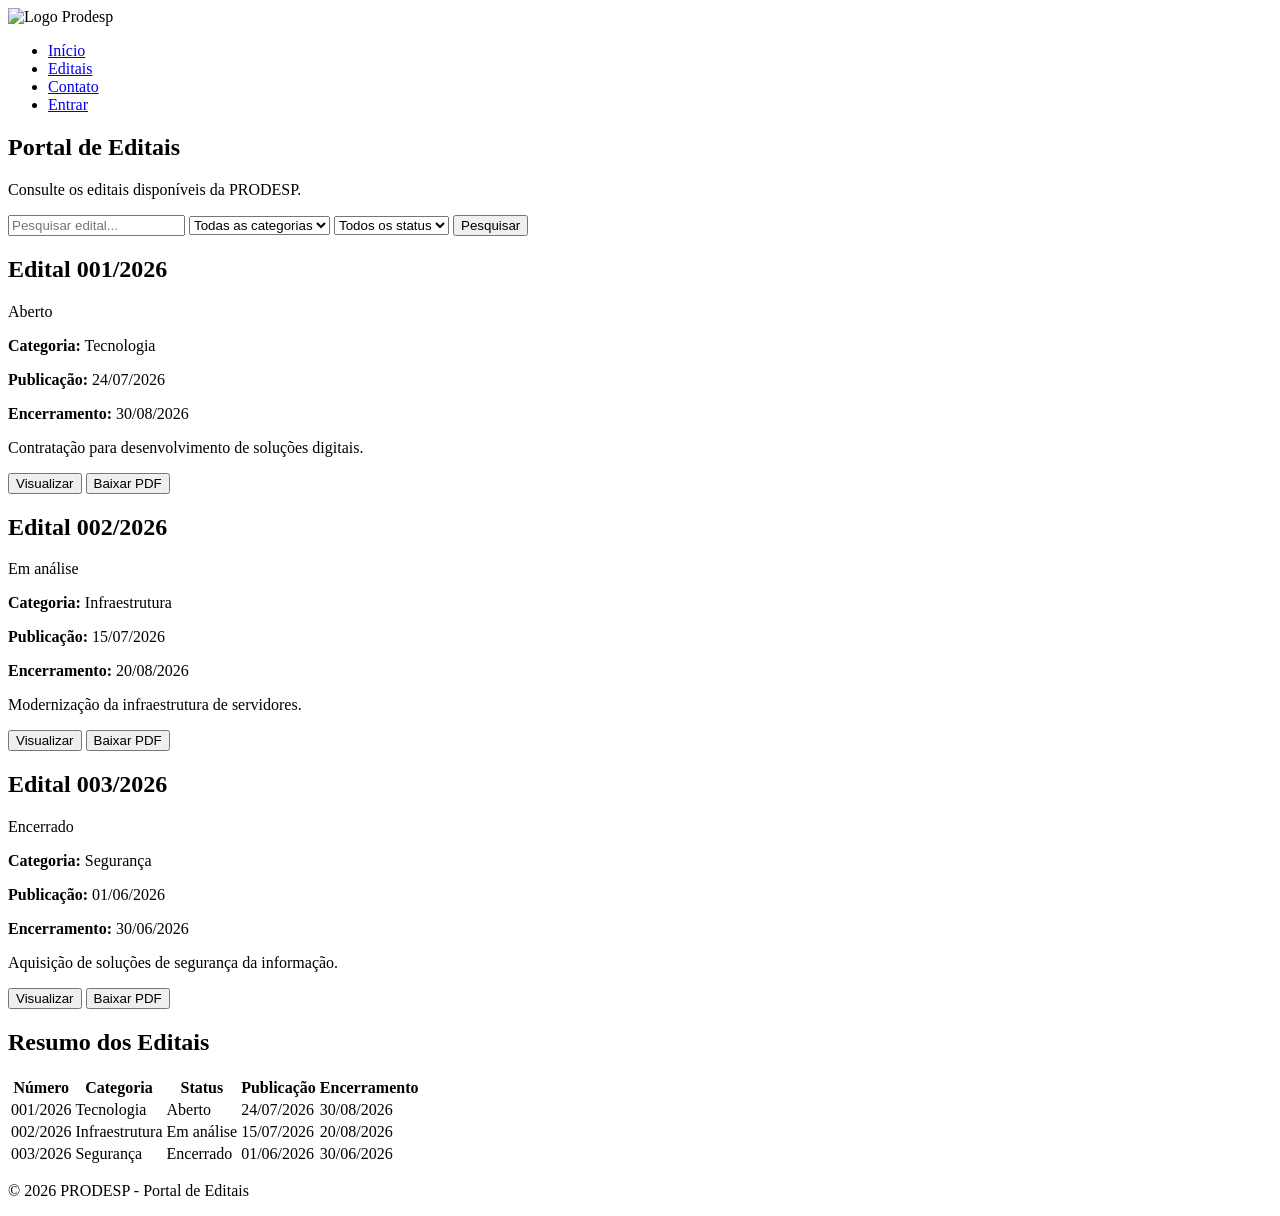
==== edital.html @ 02711810 "Criei edital.html" ====
<!DOCTYPE html>
<html lang="pt-BR">

<head>

<meta charset="UTF-8">

<meta name="viewport" content="width=device-width, initial-scale=1.0">

<title>Editais | PRODESP</title>

<link rel="stylesheet" href="css/style.css">

<link rel="stylesheet" href="css/edital.css">

<link rel="preconnect" href="https://fonts.googleapis.com">

<link href="https://fonts.googleapis.com/css2?family=Poppins:wght@300;400;500;600;700&display=swap" rel="stylesheet">

<script src="https://kit.fontawesome.com/4ad4d5d7d2.js" crossorigin="anonymous"></script>

</head>

<body>

<header>

<div class="logo">

<img src="img/logo-prodesp.png" alt="Logo Prodesp">

</div>

<nav>

<ul>

<li><a href="index.html">Início</a></li>

<li><a href="edital.html" class="ativo">Editais</a></li>

<li><a href="contato.html">Contato</a></li>

<li><a href="login.html">Entrar</a></li>

</ul>

</nav>

</header>

<section class="topo-edital">

<h1>Portal de Editais</h1>

<p>Consulte os editais disponíveis da PRODESP.</p>

</section>

<section class="filtros">

<input
type="text"
id="buscar"
placeholder="Pesquisar edital...">

<select id="categoria">

<option value="">Todas as categorias</option>

<option>Tecnologia</option>

<option>Infraestrutura</option>

<option>Segurança</option>

<option>Cloud</option>

</select>

<select id="status">

<option value="">Todos os status</option>

<option>Aberto</option>

<option>Encerrado</option>

<option>Em análise</option>

</select>

<button onclick="filtrarEditais()">

Pesquisar

</button>

</section>

<section class="lista-editais">

<div class="edital-card">

<div class="cabecalho">

<h2>Edital 001/2026</h2>

<span class="aberto">

Aberto

</span>

</div>

<p>

<strong>Categoria:</strong>

Tecnologia

</p>

<p>

<strong>Publicação:</strong>

24/07/2026

</p>

<p>

<strong>Encerramento:</strong>

30/08/2026

</p>

<p>

Contratação para desenvolvimento de soluções digitais.

</p>

<div class="acoes">

<button>

Visualizar

</button>

<button>

Baixar PDF

</button>

</div>

</div>

<div class="edital-card">

<div class="cabecalho">

<h2>Edital 002/2026</h2>

<span class="analise">

Em análise

</span>

</div>

<p>

<strong>Categoria:</strong>

Infraestrutura

</p>

<p>

<strong>Publicação:</strong>

15/07/2026

</p>

<p>

<strong>Encerramento:</strong>

20/08/2026

</p>

<p>

Modernização da infraestrutura de servidores.

</p>

<div class="acoes">

<button>

Visualizar

</button>

<button>

Baixar PDF

</button>

</div>

</div>

<div class="edital-card">

<div class="cabecalho">

<h2>Edital 003/2026</h2>

<span class="encerrado">

Encerrado

</span>

</div>

<p>

<strong>Categoria:</strong>

Segurança

</p>

<p>

<strong>Publicação:</strong>

01/06/2026

</p>

<p>

<strong>Encerramento:</strong>

30/06/2026

</p>

<p>

Aquisição de soluções de segurança da informação.

</p>

<div class="acoes">

<button>

Visualizar

</button>

<button>

Baixar PDF

</button>

</div>

</div>

</section>

<section class="tabela">

<h2>Resumo dos Editais</h2>

<table>

<thead>

<tr>

<th>Número</th>

<th>Categoria</th>

<th>Status</th>

<th>Publicação</th>

<th>Encerramento</th>

</tr>

</thead>

<tbody>

<tr>

<td>001/2026</td>

<td>Tecnologia</td>

<td>Aberto</td>

<td>24/07/2026</td>

<td>30/08/2026</td>

</tr>

<tr>

<td>002/2026</td>

<td>Infraestrutura</td>

<td>Em análise</td>

<td>15/07/2026</td>

<td>20/08/2026</td>

</tr>

<tr>

<td>003/2026</td>

<td>Segurança</td>

<td>Encerrado</td>

<td>01/06/2026</td>

<td>30/06/2026</td>

</tr>

</tbody>

</table>

</section>

<footer>

<p>

© 2026 PRODESP - Portal de Editais

</p>

</footer>

<script src="js/edital.js"></script>

</body>

</html>
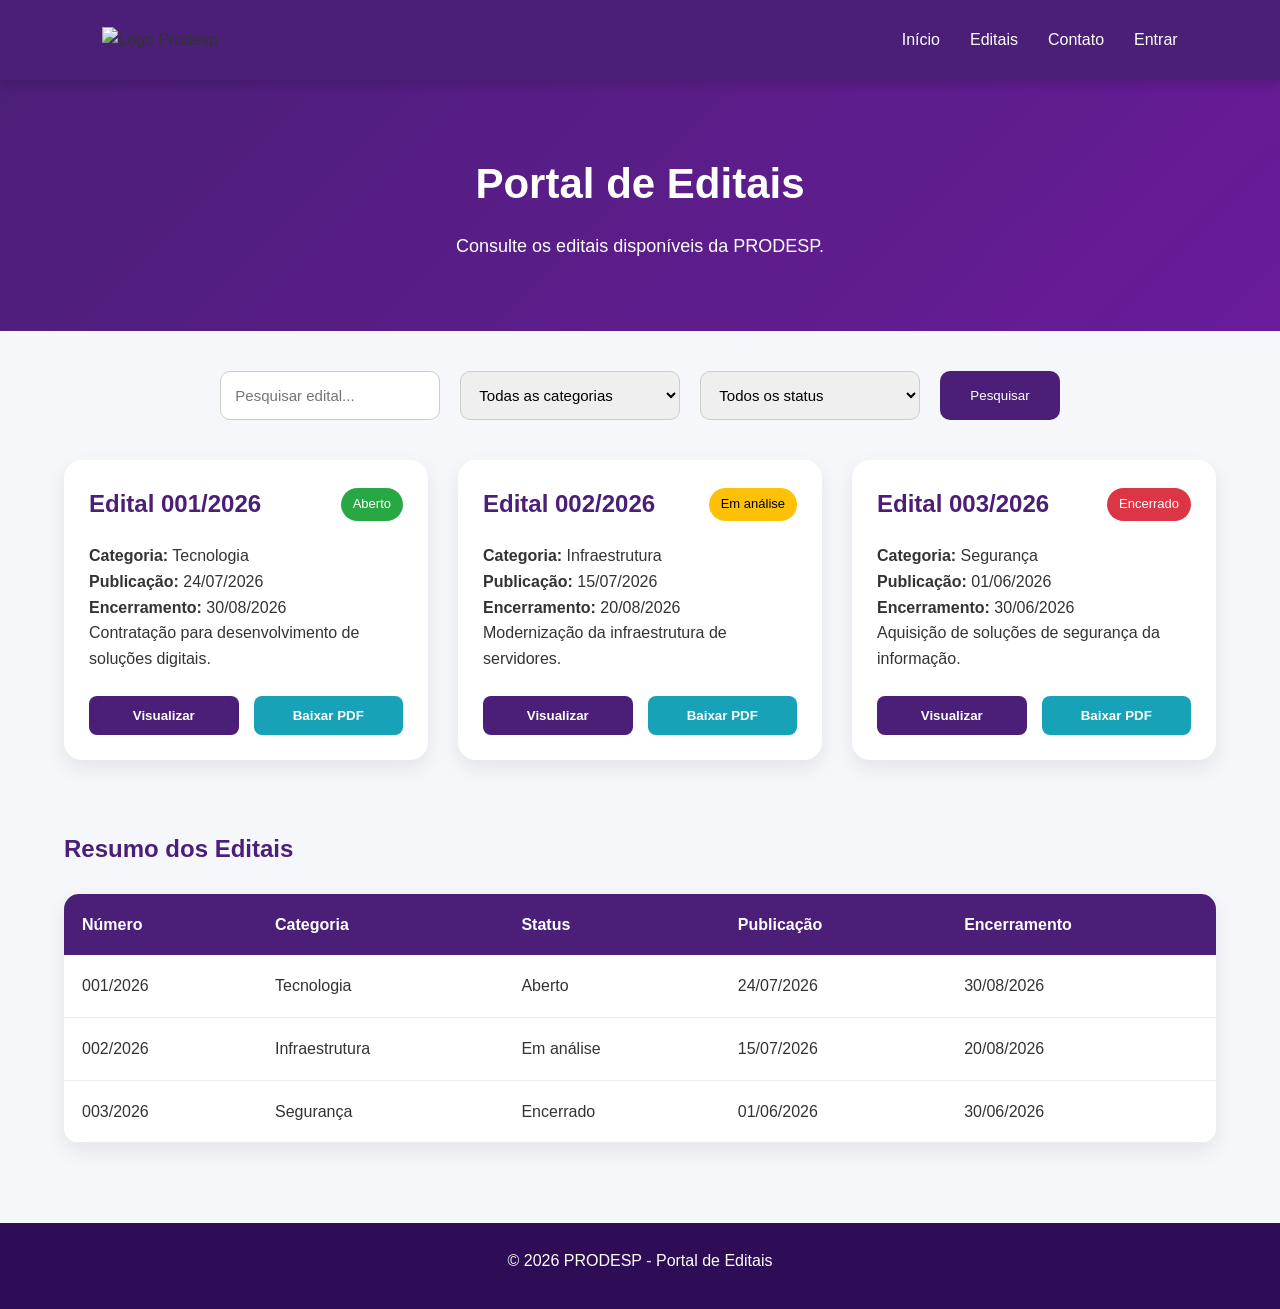
==== commit 38a187bb: "Atualizar o edital.html" ====
--- a/edital.html
+++ b/edital.html
@@ -9,9 +9,9 @@
 
 <title>Editais | PRODESP</title>
 
-<link rel="stylesheet" href="css/style.css">
-
-<link rel="stylesheet" href="css/edital.css">
+<link rel="stylesheet" href="style.css">
+
+<link rel="stylesheet" href="edital.css">
 
 <link rel="preconnect" href="https://fonts.googleapis.com">
 
--- a/style.css
+++ b/style.css
@@ -0,0 +1,838 @@
+/* ===========================
+   RESET
+=========================== */
+
+*{
+    margin:0;
+    padding:0;
+    box-sizing:border-box;
+}
+
+html{
+    scroll-behavior:smooth;
+}
+
+body{
+    font-family:'Poppins',sans-serif;
+    background:#f5f7fa;
+    color:#333;
+    line-height:1.6;
+}
+
+/* ===========================
+   CABEÇALHO
+=========================== */
+
+header{
+
+    position:fixed;
+
+    top:0;
+
+    left:0;
+
+    width:100%;
+
+    height:80px;
+
+    background:#4B1F78;
+
+    display:flex;
+
+    justify-content:space-between;
+
+    align-items:center;
+
+    padding:0 8%;
+
+    z-index:999;
+
+    box-shadow:0 4px 10px rgba(0,0,0,.15);
+
+}
+
+.logo img{
+
+    height:55px;
+
+}
+
+nav ul{
+
+    display:flex;
+
+    list-style:none;
+
+    gap:30px;
+
+}
+
+nav ul li a{
+
+    color:white;
+
+    text-decoration:none;
+
+    font-size:16px;
+
+    font-weight:500;
+
+    transition:.3s;
+
+}
+
+nav ul li a:hover{
+
+    color:#FFD54F;
+
+}
+
+.btn-login{
+
+    background:#FFD54F;
+
+    color:#4B1F78;
+
+    padding:10px 22px;
+
+    border-radius:30px;
+
+    text-decoration:none;
+
+    font-weight:600;
+
+    transition:.3s;
+
+}
+
+.btn-login:hover{
+
+    background:white;
+
+}
+
+/* ===========================
+   BANNER
+=========================== */
+
+.banner{
+
+    margin-top:80px;
+
+    height:520px;
+
+    background:linear-gradient(rgba(75,31,120,.75),
+    rgba(75,31,120,.75)),
+    url("../img/banner.jpg");
+
+    background-size:cover;
+
+    background-position:center;
+
+    display:flex;
+
+    align-items:center;
+
+    justify-content:center;
+
+    text-align:center;
+
+    color:white;
+
+}
+
+.banner-texto{
+
+    max-width:700px;
+
+}
+
+.banner h1{
+
+    font-size:52px;
+
+    margin-bottom:20px;
+
+}
+
+.banner p{
+
+    font-size:20px;
+
+    margin-bottom:30px;
+
+}
+
+.botao{
+
+    background:#FFD54F;
+
+    color:#4B1F78;
+
+    text-decoration:none;
+
+    padding:15px 35px;
+
+    border-radius:40px;
+
+    font-weight:600;
+
+    transition:.3s;
+
+}
+
+.botao:hover{
+
+    background:white;
+
+}
+
+/* ===========================
+   PESQUISA
+=========================== */
+
+.pesquisa{
+
+    padding:70px 8%;
+
+    background:white;
+
+    text-align:center;
+
+}
+
+.pesquisa h2{
+
+    font-size:34px;
+
+    color:#4B1F78;
+
+    margin-bottom:30px;
+
+}
+
+.campo-pesquisa{
+
+    display:flex;
+
+    justify-content:center;
+
+    flex-wrap:wrap;
+
+    gap:15px;
+
+}
+
+.campo-pesquisa input{
+
+    width:420px;
+
+    max-width:100%;
+
+    padding:15px;
+
+    border:1px solid #ccc;
+
+    border-radius:10px;
+
+    font-size:16px;
+
+}
+
+.campo-pesquisa button{
+
+    background:#4B1F78;
+
+    color:white;
+
+    border:none;
+
+    padding:15px 30px;
+
+    border-radius:10px;
+
+    cursor:pointer;
+
+    transition:.3s;
+
+}
+
+.campo-pesquisa button:hover{
+
+    background:#34145a;
+
+}
+
+/* ===========================
+   CARDS
+=========================== */
+
+.cards{
+
+    padding:70px 8%;
+
+    display:grid;
+
+    grid-template-columns:repeat(auto-fit,minmax(300px,1fr));
+
+    gap:30px;
+
+}
+
+.card{
+
+    background:white;
+
+    border-radius:18px;
+
+    padding:35px;
+
+    text-align:center;
+
+    box-shadow:0 10px 25px rgba(0,0,0,.08);
+
+    transition:.4s;
+
+}
+
+.card:hover{
+
+    transform:translateY(-8px);
+
+    box-shadow:0 20px 40px rgba(0,0,0,.12);
+
+}
+
+.card i{
+
+    font-size:50px;
+
+    color:#4B1F78;
+
+    margin-bottom:20px;
+
+}
+
+.card h3{
+
+    margin-bottom:15px;
+
+    color:#4B1F78;
+
+}
+
+.card p{
+
+    margin-bottom:25px;
+
+}
+
+.card a{
+
+    text-decoration:none;
+
+    color:white;
+
+    background:#4B1F78;
+
+    padding:12px 25px;
+
+    border-radius:8px;
+
+    display:inline-block;
+
+    transition:.3s;
+
+}
+
+.card a:hover{
+
+    background:#34145a;
+
+}
+/* ===========================
+   SOBRE A PRODESP
+=========================== */
+
+.sobre{
+
+    display:flex;
+
+    justify-content:space-between;
+
+    align-items:center;
+
+    gap:60px;
+
+    padding:80px 8%;
+
+    background:#ffffff;
+
+    flex-wrap:wrap;
+
+}
+
+.sobre .texto{
+
+    flex:1;
+
+}
+
+.sobre .texto h2{
+
+    color:#4B1F78;
+
+    font-size:38px;
+
+    margin-bottom:25px;
+
+}
+
+.sobre .texto p{
+
+    font-size:17px;
+
+    margin-bottom:20px;
+
+    text-align:justify;
+
+}
+
+.sobre .texto ul{
+
+    list-style:none;
+
+}
+
+.sobre .texto ul li{
+
+    margin:12px 0;
+
+    font-size:17px;
+
+}
+
+.sobre .imagem{
+
+    flex:1;
+
+    display:flex;
+
+    justify-content:center;
+
+}
+
+.sobre img{
+
+    width:100%;
+
+    max-width:520px;
+
+    border-radius:20px;
+
+    box-shadow:0 15px 35px rgba(0,0,0,.18);
+
+}
+
+/* ===========================
+   MAPA
+=========================== */
+
+.mapa{
+
+    background:#f4f6fa;
+
+    padding:80px 8%;
+
+    text-align:center;
+
+}
+
+.mapa h2{
+
+    color:#4B1F78;
+
+    font-size:36px;
+
+    margin-bottom:35px;
+
+}
+
+.mapa iframe{
+
+    width:100%;
+
+    height:450px;
+
+    border:none;
+
+    border-radius:20px;
+
+    box-shadow:0 12px 30px rgba(0,0,0,.15);
+
+}
+
+/* ===========================
+   RODAPÉ
+=========================== */
+
+footer{
+
+    background:#2f0d56;
+
+    color:white;
+
+    display:grid;
+
+    grid-template-columns:repeat(auto-fit,minmax(250px,1fr));
+
+    gap:40px;
+
+    padding:60px 8%;
+
+}
+
+footer h3{
+
+    margin-bottom:20px;
+
+    color:#FFD54F;
+
+}
+
+footer p{
+
+    margin-bottom:10px;
+
+}
+
+footer i{
+
+    font-size:30px;
+
+    margin-right:15px;
+
+    cursor:pointer;
+
+    transition:.3s;
+
+}
+
+footer i:hover{
+
+    color:#FFD54F;
+
+}
+
+/* ===========================
+   BOTÃO VOLTAR AO TOPO
+=========================== */
+
+#topo{
+
+    position:fixed;
+
+    bottom:30px;
+
+    right:30px;
+
+    width:55px;
+
+    height:55px;
+
+    border-radius:50%;
+
+    border:none;
+
+    background:#4B1F78;
+
+    color:white;
+
+    font-size:22px;
+
+    cursor:pointer;
+
+    display:none;
+
+    box-shadow:0 8px 20px rgba(0,0,0,.3);
+
+    transition:.3s;
+
+}
+
+#topo:hover{
+
+    background:#FFD54F;
+
+    color:#4B1F78;
+
+}
+
+/* ===========================
+   ANIMAÇÕES
+=========================== */
+
+.card{
+
+    animation:aparecer .8s ease;
+
+}
+
+@keyframes aparecer{
+
+    from{
+
+        opacity:0;
+
+        transform:translateY(40px);
+
+    }
+
+    to{
+
+        opacity:1;
+
+        transform:translateY(0);
+
+    }
+
+}
+
+.botao{
+
+    transition:.4s;
+
+}
+
+.botao:hover{
+
+    transform:scale(1.05);
+
+}
+
+/* ===========================
+   RESPONSIVIDADE
+=========================== */
+
+@media(max-width:900px){
+
+header{
+
+    flex-direction:column;
+
+    height:auto;
+
+    padding:20px;
+
+}
+
+nav ul{
+
+    flex-direction:column;
+
+    text-align:center;
+
+    margin:20px 0;
+
+}
+
+.banner{
+
+    height:420px;
+
+}
+
+.banner h1{
+
+    font-size:36px;
+
+}
+
+.banner p{
+
+    font-size:18px;
+
+}
+
+.sobre{
+
+    flex-direction:column;
+
+}
+
+.cards{
+
+    grid-template-columns:1fr;
+
+}
+
+}
+
+/* ===========================
+   SCROLLBAR
+=========================== */
+
+::-webkit-scrollbar{
+
+    width:10px;
+
+}
+
+::-webkit-scrollbar-track{
+
+    background:#eee;
+
+}
+
+::-webkit-scrollbar-thumb{
+
+    background:#4B1F78;
+
+    border-radius:10px;
+
+}
+
+::-webkit-scrollbar-thumb:hover{
+
+    background:#31124f;
+
+}
+/* ===== ANIMAÇÃO ===== */
+
+.card,
+.sobre,
+.mapa{
+
+    opacity:0;
+
+    transform:translateY(40px);
+
+    transition:.8s;
+
+}
+
+.mostrar{
+
+    opacity:1;
+
+    transform:translateY(0);
+
+}
+
+/* ===== MODO ESCURO ===== */
+
+.dark{
+
+    background:#121212;
+
+    color:white;
+
+}
+
+.dark header{
+
+    background:#1e1e1e;
+
+}
+
+.dark .card{
+
+    background:#252525;
+
+    color:white;
+
+}
+
+.dark footer{
+
+    background:#111;
+
+}
+
+/* ===== MENU MOBILE ===== */
+
+#menuMobile{
+
+    display:none;
+
+}
+
+@media(max-width:900px){
+
+#menuMobile{
+
+display:block;
+
+background:#FFD54F;
+
+color:#4B1F78;
+
+border:none;
+
+padding:10px 15px;
+
+border-radius:8px;
+
+cursor:pointer;
+
+}
+
+nav{
+
+display:none;
+
+}
+
+nav.ativo{
+
+display:block;
+
+width:100%;
+
+text-align:center;
+
+margin-top:20px;
+
+}
+
+nav.ativo ul{
+
+display:flex;
+
+flex-direction:column;
+
+gap:20px;
+
+}
+
+}
+
+/* ===== BOTÃO MODO ESCURO ===== */
+
+#modoEscuro{
+
+position:fixed;
+
+right:25px;
+
+bottom:100px;
+
+width:50px;
+
+height:50px;
+
+border:none;
+
+border-radius:50%;
+
+background:#4B1F78;
+
+color:white;
+
+cursor:pointer;
+
+font-size:20px;
+
+box-shadow:0 5px 15px rgba(0,0,0,.3);
+
+}
--- a/edital.css
+++ b/edital.css
@@ -0,0 +1,400 @@
+/* =====================================
+   TOPO DA PÁGINA
+===================================== */
+
+.topo-edital{
+
+    margin-top:80px;
+
+    background:linear-gradient(135deg,#4B1F78,#6A1B9A);
+
+    color:white;
+
+    text-align:center;
+
+    padding:70px 20px;
+
+}
+
+.topo-edital h1{
+
+    font-size:42px;
+
+    margin-bottom:15px;
+
+}
+
+.topo-edital p{
+
+    font-size:18px;
+
+}
+
+/* =====================================
+   FILTROS
+===================================== */
+
+.filtros{
+
+    width:90%;
+
+    max-width:1200px;
+
+    margin:40px auto;
+
+    display:flex;
+
+    gap:20px;
+
+    flex-wrap:wrap;
+
+    justify-content:center;
+
+}
+
+.filtros input,
+.filtros select{
+
+    padding:14px;
+
+    border:1px solid #ccc;
+
+    border-radius:10px;
+
+    min-width:220px;
+
+    font-size:15px;
+
+}
+
+.filtros button{
+
+    background:#4B1F78;
+
+    color:white;
+
+    border:none;
+
+    padding:14px 30px;
+
+    border-radius:10px;
+
+    cursor:pointer;
+
+    transition:.3s;
+
+}
+
+.filtros button:hover{
+
+    background:#321052;
+
+}
+
+/* =====================================
+   CARDS DOS EDITAIS
+===================================== */
+
+.lista-editais{
+
+    width:90%;
+
+    max-width:1200px;
+
+    margin:auto;
+
+    display:grid;
+
+    grid-template-columns:repeat(auto-fit,minmax(350px,1fr));
+
+    gap:30px;
+
+    margin-bottom:70px;
+
+}
+
+.edital-card{
+
+    background:white;
+
+    border-radius:18px;
+
+    padding:25px;
+
+    box-shadow:0 8px 20px rgba(0,0,0,.08);
+
+    transition:.3s;
+
+}
+
+.edital-card:hover{
+
+    transform:translateY(-8px);
+
+    box-shadow:0 15px 30px rgba(0,0,0,.15);
+
+}
+
+.cabecalho{
+
+    display:flex;
+
+    justify-content:space-between;
+
+    align-items:center;
+
+    margin-bottom:20px;
+
+}
+
+.cabecalho h2{
+
+    color:#4B1F78;
+
+    font-size:24px;
+
+}
+
+/* =====================================
+   STATUS
+===================================== */
+
+.aberto{
+
+    background:#28a745;
+
+    color:white;
+
+    padding:6px 12px;
+
+    border-radius:20px;
+
+    font-size:13px;
+
+}
+
+.analise{
+
+    background:#ffc107;
+
+    color:black;
+
+    padding:6px 12px;
+
+    border-radius:20px;
+
+    font-size:13px;
+
+}
+
+.encerrado{
+
+    background:#dc3545;
+
+    color:white;
+
+    padding:6px 12px;
+
+    border-radius:20px;
+
+    font-size:13px;
+
+}
+
+/* =====================================
+   BOTÕES
+===================================== */
+
+.acoes{
+
+    margin-top:25px;
+
+    display:flex;
+
+    gap:15px;
+
+}
+
+.acoes button{
+
+    flex:1;
+
+    padding:12px;
+
+    border:none;
+
+    border-radius:8px;
+
+    cursor:pointer;
+
+    font-weight:bold;
+
+    transition:.3s;
+
+}
+
+.acoes button:first-child{
+
+    background:#4B1F78;
+
+    color:white;
+
+}
+
+.acoes button:first-child:hover{
+
+    background:#321052;
+
+}
+
+.acoes button:last-child{
+
+    background:#17a2b8;
+
+    color:white;
+
+}
+
+.acoes button:last-child:hover{
+
+    background:#117a8b;
+
+}
+
+/* =====================================
+   TABELA
+===================================== */
+
+.tabela{
+
+    width:90%;
+
+    max-width:1200px;
+
+    margin:70px auto;
+
+}
+
+.tabela h2{
+
+    color:#4B1F78;
+
+    margin-bottom:25px;
+
+}
+
+table{
+
+    width:100%;
+
+    border-collapse:collapse;
+
+    background:white;
+
+    border-radius:15px;
+
+    overflow:hidden;
+
+    box-shadow:0 8px 20px rgba(0,0,0,.08);
+
+}
+
+thead{
+
+    background:#4B1F78;
+
+    color:white;
+
+}
+
+th{
+
+    padding:18px;
+
+    text-align:left;
+
+}
+
+td{
+
+    padding:18px;
+
+    border-bottom:1px solid #ececec;
+
+}
+
+tbody tr:hover{
+
+    background:#f4f4f4;
+
+}
+
+/* =====================================
+   RODAPÉ
+===================================== */
+
+footer{
+
+    margin-top:80px;
+
+    background:#2f0d56;
+
+    color:white;
+
+    text-align:center;
+
+    padding:25px;
+
+}
+
+/* =====================================
+   RESPONSIVO
+===================================== */
+
+@media(max-width:768px){
+
+.filtros{
+
+flex-direction:column;
+
+}
+
+.filtros input,
+.filtros select,
+.filtros button{
+
+width:100%;
+
+}
+
+.lista-editais{
+
+grid-template-columns:1fr;
+
+}
+
+.cabecalho{
+
+flex-direction:column;
+
+gap:10px;
+
+align-items:flex-start;
+
+}
+
+.acoes{
+
+flex-direction:column;
+
+}
+
+table{
+
+display:block;
+
+overflow-x:auto;
+
+}
+
+}
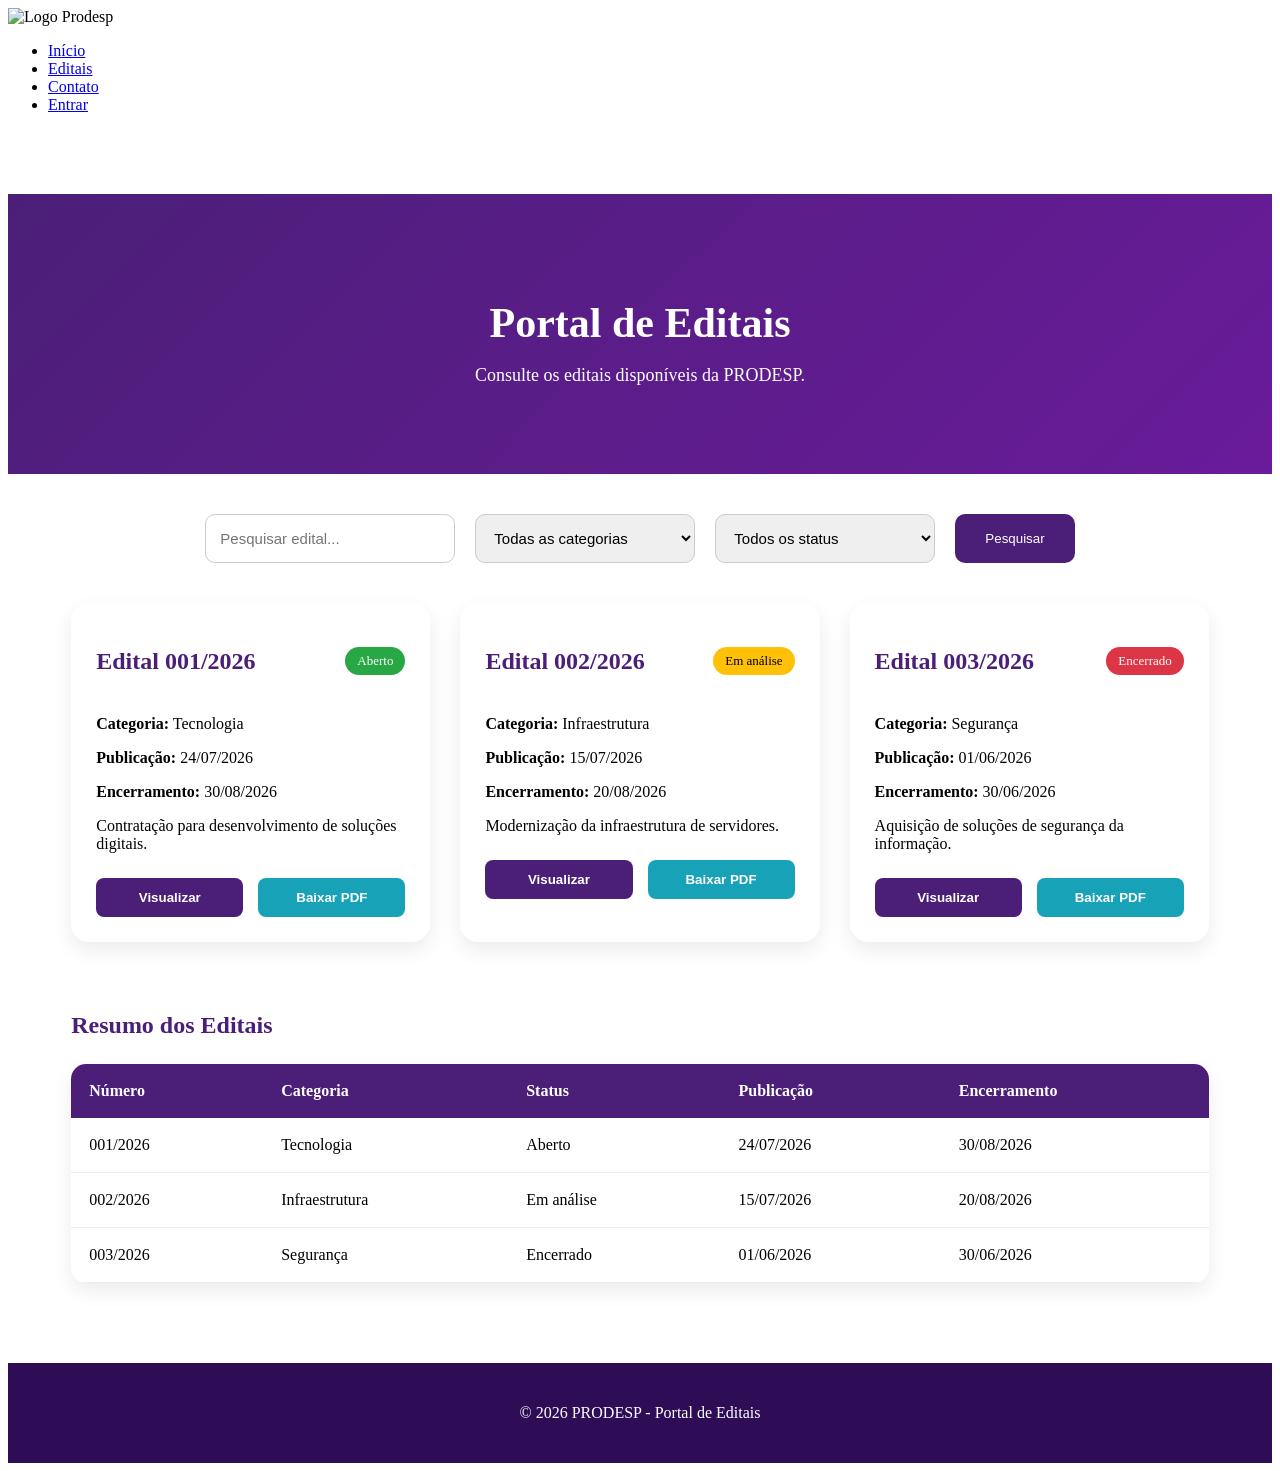
==== commit b01c7156: "eu fiz alteracoes" ====
--- a/edital.html
+++ b/edital.html
@@ -8,8 +8,6 @@
 <meta name="viewport" content="width=device-width, initial-scale=1.0">
 
 <title>Editais | PRODESP</title>
-
-<link rel="stylesheet" href="style.css">
 
 <link rel="stylesheet" href="edital.css">
 
